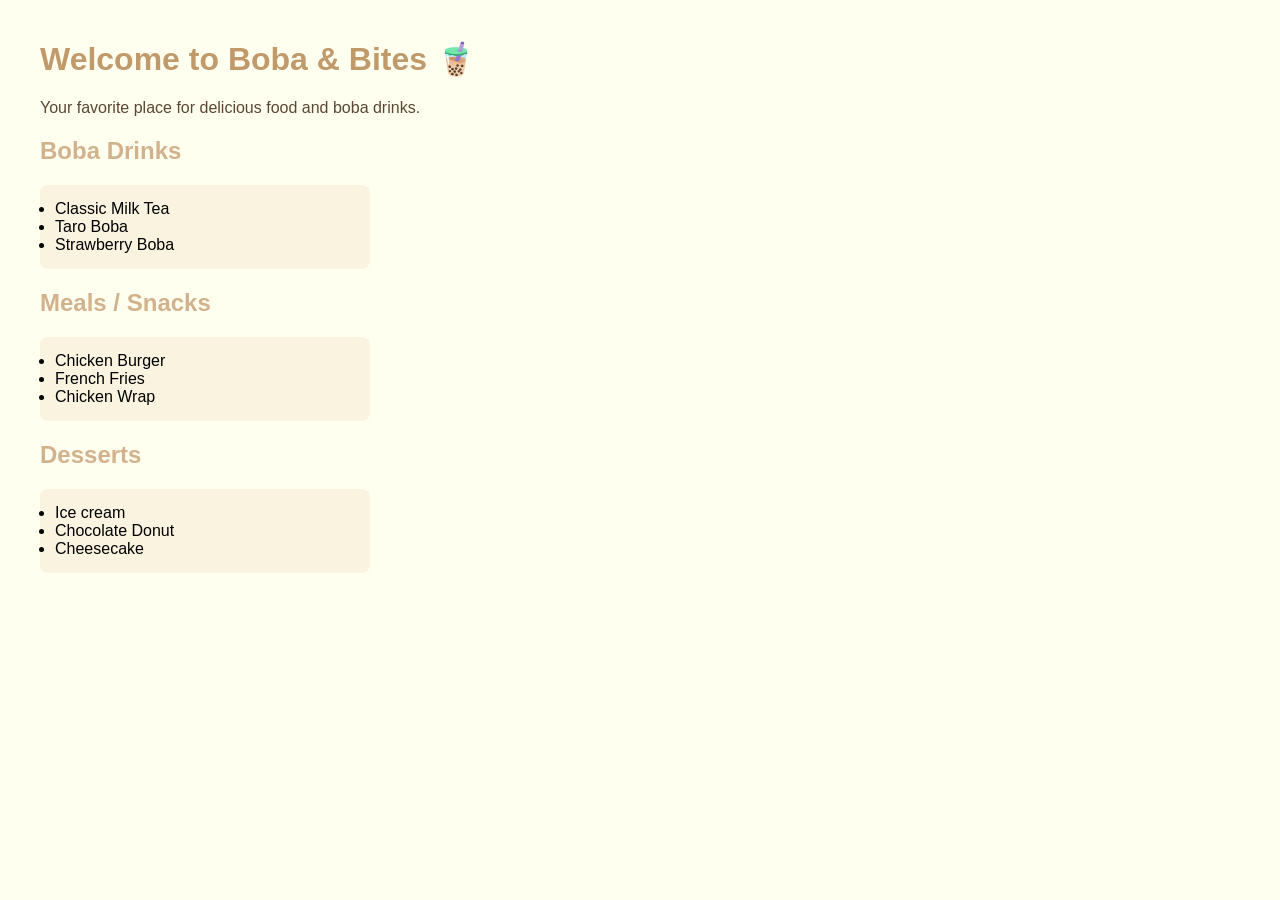
==== index.html @ 67524cab "first version of boba store website" ====
<!DOCTYPE html>
<html>
<head>
    <title>Boba & Bites</title>
    <link rel="stylesheet" href="style.css">
</head>

<body>

<h1>Welcome to Boba & Bites 🧋</h1>
<p>Your favorite place for delicious food and boba drinks.</p>

<h2>Boba Drinks</h2>
<ul>
    <li>Classic Milk Tea</li>
    <li>Taro Boba</li>
    <li>Strawberry Boba</li>
</ul>

<h2>Meals / Snacks</h2>
<ul>
    <li>Chicken Burger</li>
    <li>French Fries</li>
    <li>Chicken Wrap</li>
</ul>

<h2>Desserts</h2>
<ul>
    <li>Ice cream</li>
    <li>Chocolate Donut</li>
    <li>Cheesecake</li>
</ul>

</body>
</html>
---- style.css ----
body{
    background-color: #FFFFF0;
    font-family: Arial, sans-serif;
    margin: 40px;
}
h1{
    color: #C19a6b;
}
h2{
    color: #D2B28C;
}
p{
    color: #5a4633;
}
ul{
    background-color: #faf3e0;
    padding: 15px;
    border-radius: 8px;
    width: 300px;
}
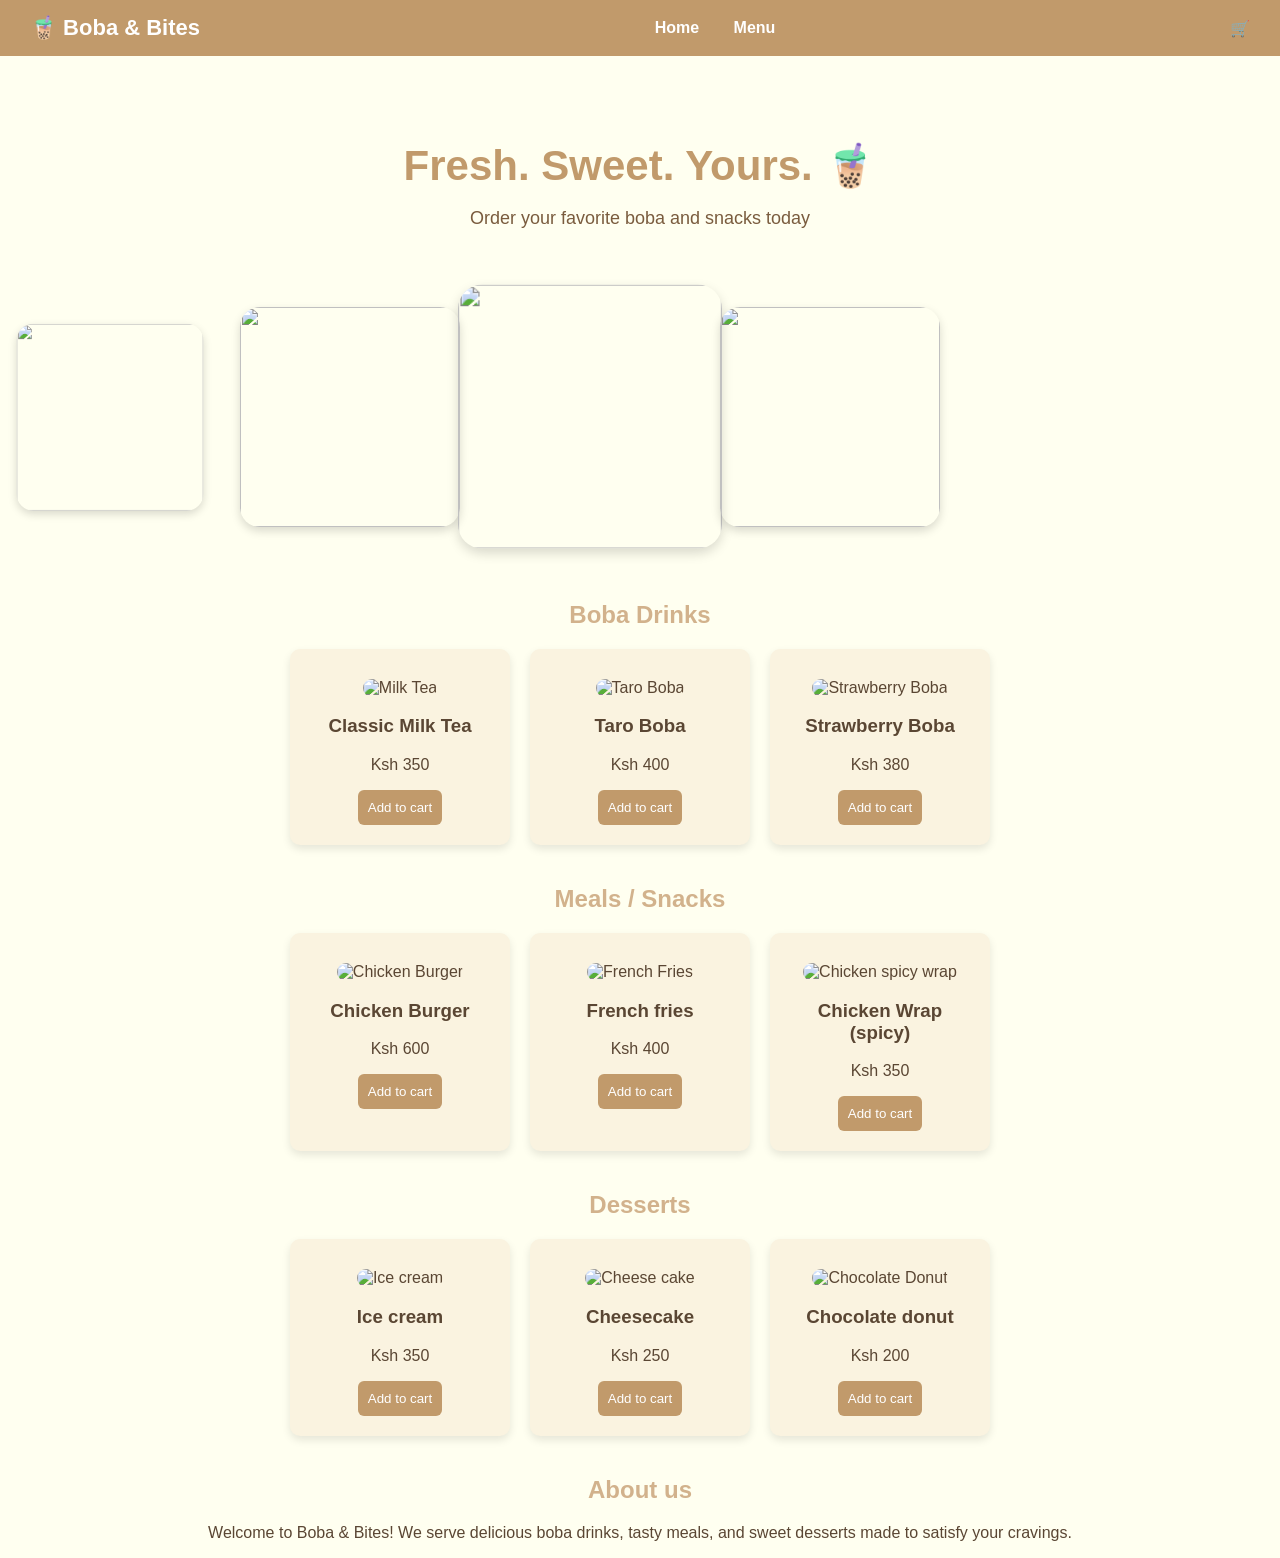
==== commit d1d6eaa6: "updated homepage styling and carousel" ====
--- a/index.html
+++ b/index.html
@@ -7,29 +7,136 @@
 
 <body>
 
-<h1>Welcome to Boba & Bites 🧋</h1>
-<p>Your favorite place for delicious food and boba drinks.</p>
+<nav class="navbar">
+    <div class="logo">🧋 Boba & Bites</div>
 
-<h2>Boba Drinks</h2>
-<ul>
-    <li>Classic Milk Tea</li>
-    <li>Taro Boba</li>
-    <li>Strawberry Boba</li>
-</ul>
+    <div class="nav-links">
+        <a href="index.html">Home</a>
+        <a href="menu.html">Menu</a>
+    </div>
+
+    <div class="nav-icons">
+        <span>🛒</span>
+    </div>
+</nav>
+
+<section class="hero">
+    <h1>Fresh. Sweet. Yours. 🧋</h1>
+    <p>Order your favorite boba and snacks today</p>
+</section>
+
+<section class="carousel">
+
+    <div class="carousel-track">
+
+        <div class="carousel-item">
+            <img src="https://images.unsplash.com/photo-1558857563-b371033873b8">
+        </div>
+
+        <div class="carousel-item">
+            <img src="https://images.unsplash.com/photo-1600891964599-f61ba0e24092">
+        </div>
+
+        <div class="carousel-item">
+            <img src="https://images.unsplash.com/photo-1582719478250-c89cae4dc85b">
+        </div>
+
+        <div class="carousel-item">
+            <img src="https://images.unsplash.com/photo-1540189549336-e6e99c3679fe">
+        </div>
+
+    </div>
+
+</section>
+
+<section id="menu">
+    <h2>Boba Drinks</h2>
+<div class="products">
+    <div class="card">
+        <img src="https://images.unsplash.com/photo-1756132539966-8d65f7a9eed8?w=600&auto=format&fit=crop&q=60&ixlib=rb-4.1.0&ixid=M3wxMjA3fDB8MHxzZWFyY2h8MzB8fGJvYmF8ZW58MHx8MHx8fDA%3D" alt="Milk Tea">
+        <h3>Classic Milk Tea</h3>
+        <p>Ksh 350</p>
+        <button>Add to cart</button>
+    </div>
+
+    <div class="card">
+        <img src="https://images.unsplash.com/photo-1637273484093-3e205aed2c59?w=600&auto=format&fit=crop&q=60&ixlib=rb-4.1.0&ixid=M3wxMjA3fDB8MHxzZWFyY2h8NDB8fGJvYmF8ZW58MHx8MHx8fDA%3D" alt="Taro Boba">
+        <h3>Taro Boba</h3>
+        <p>Ksh 400</p>
+        <button>Add to cart</button>
+    </div>
+
+    <div class="card">
+        <img src="https://images.unsplash.com/photo-1647201201594-dff923210b3a?w=600&auto=format&fit=crop&q=60&ixlib=rb-4.1.0&ixid=M3wxMjA3fDB8MHxzZWFyY2h8OHx8Ym9iYXxlbnwwfHwwfHx8MA%3D%3D" alt="Strawberry Boba">
+        <h3>Strawberry Boba</h3>
+        <p>Ksh 380</p>
+        <button>Add to cart</button>
+    </div>
+
+</div>
 
 <h2>Meals / Snacks</h2>
-<ul>
-    <li>Chicken Burger</li>
-    <li>French Fries</li>
-    <li>Chicken Wrap</li>
-</ul>
+<div class="products">
+    <div class="card">
+        <img src="https://plus.unsplash.com/premium_photo-1695758787947-0aff87c1f93a?w=600&auto=format&fit=crop&q=60&ixlib=rb-4.1.0&ixid=M3wxMjA3fDB8MHxzZWFyY2h8NXx8Y2hpY2tlbiUyMGJ1cmdlcnxlbnwwfHwwfHx8MA%3D%3D" alt="Chicken Burger">
+        <h3>Chicken Burger</h3>
+        <p>Ksh 600</p>
+        <button>Add to cart</button>
+    </div>
+
+    <div class="card">
+        <img src="https://images.unsplash.com/photo-1598679253544-2c97992403ea?w=600&auto=format&fit=crop&q=60&ixlib=rb-4.1.0&ixid=M3wxMjA3fDB8MHxzZWFyY2h8Nnx8ZnJlbmNoJTIwZnJpZXN8ZW58MHx8MHx8fDA%3D" alt="French Fries">
+        <h3>French fries</h3>
+        <p>Ksh 400</p>
+        <button>Add to cart</button>
+    </div>
+
+    <div class="card">
+        <img src="https://images.unsplash.com/photo-1671572579845-52270341950f?w=600&auto=format&fit=crop&q=60&ixlib=rb-4.1.0&ixid=M3wxMjA3fDB8MHxzZWFyY2h8NHx8Y2hpY2tlbiUyMHdyYXB8ZW58MHx8MHx8fDA%3D" alt="Chicken spicy wrap">
+        <h3>Chicken Wrap (spicy)</h3>
+        <p>Ksh 350</p>
+        <button>Add to cart</button>
+    </div>
+
+</div>
 
 <h2>Desserts</h2>
-<ul>
-    <li>Ice cream</li>
-    <li>Chocolate Donut</li>
-    <li>Cheesecake</li>
-</ul>
+<div class="products">
+
+    <div class="card">
+        <img src="https://images.unsplash.com/photo-1501443762994-82bd5dace89a?w=600&auto=format&fit=crop&q=60&ixlib=rb-4.1.0&ixid=M3wxMjA3fDB8MHxzZWFyY2h8MTF8fGljZSUyMGNyZWFtfGVufDB8fDB8fHww" alt="Ice cream">
+        <h3>Ice cream</h3>
+        <p>Ksh 350</p>
+        <button>Add to cart</button>
+    </div>
+
+    <div class="card">
+        <img src="https://plus.unsplash.com/premium_photo-1726718421314-91dcf88ca873?w=600&auto=format&fit=crop&q=60&ixlib=rb-4.1.0&ixid=M3wxMjA3fDB8MHxzZWFyY2h8NXx8Y2hlZXNlJTIwY2FrZXxlbnwwfHwwfHx8MA%3D%3D" alt="Cheese cake">
+        <h3>Cheesecake</h3>
+        <p>Ksh 250</p>
+        <button>Add to cart</button>
+    </div>
+
+    <div class="card">
+        <img src="https://images.unsplash.com/photo-1694612804151-89ceeab9115c?w=600&auto=format&fit=crop&q=60&ixlib=rb-4.1.0&ixid=M3wxMjA3fDB8MHxzZWFyY2h8Nnx8Y2hvY29sYXRlJTIwZG9udXR8ZW58MHx8MHx8fDA%3D" alt="Chocolate Donut">
+        <h3>Chocolate donut</h3>
+        <p>Ksh 200</p>
+        <button>Add to cart</button>
+    </div>
+</div>
+
+</section>
+
+<section id="about" class="about">
+
+    <h2>About us</h2>
+    <p>
+        Welcome to Boba & Bites! We serve delicious boba drinks,
+        tasty meals, and sweet desserts made to satisfy your cravings.
+    </p>
+
+</section>
+
 
 </body>
 </html>
--- a/style.css
+++ b/style.css
@@ -1,7 +1,10 @@
 body{
     background-color: #FFFFF0;
     font-family: Arial, sans-serif;
-    margin: 40px;
+    margin: 0;
+    padding: 0;
+    text-align: center;
+    color: #5a4633;
 }
 h1{
     color: #C19a6b;
@@ -17,4 +20,141 @@
     padding: 15px;
     border-radius: 8px;
     width: 300px;
-}+}
+.products{
+    display: flex;
+    gap: 20px;
+    margin-bottom: 40px;
+    justify-content: center;
+    flex-wrap: wrap;
+    
+}
+
+.card{
+    background-color: #FAF3E0;
+    padding: 20px;
+    border-radius: 10px;
+    width: 180px;
+    text-align: center;
+    cursor: pointer;
+    box-shadow: 0 4px 8px rgba(0,0,0,0.1);
+    transition: 0.3s;
+
+}
+
+button{
+    background-color: #c19a6b;
+    color: white;
+    padding: 10px;
+    border-radius: 6px;
+    cursor: pointer;
+    border: none;
+}
+
+.card img{
+    width: 100%;
+    height: 150px;
+    object-fit: cover;
+    border-radius: 10px;
+    margin-top: 10px;
+    
+}
+.card:hover{
+    transform: scale(1.05);
+    transition: 0.3s;
+}
+
+.navbar{
+    display: flex;
+    justify-content: space-between;
+    align-items: center;
+    background-color: #c19a6b;
+    padding: 15px 30px;
+    color: white;
+    position: sticky;
+    top: 0;
+    z-index: 1000;
+}
+
+.logo{
+    font-size: 22px;
+    font-weight: bold;
+
+}
+
+.nav-links a{
+    text-decoration: none;
+    color: white;
+    margin: 0 15px;
+    font-weight: bold;
+}
+
+.hero{
+    text-align: center;
+    padding: 50px 20px 30px;
+}
+
+.hero h1{
+    font-size: 42px;
+    color: #C19a6b;
+    margin-bottom: 10px;
+
+}
+
+.hero p{
+    font-size: 18px;
+    color: #7a5c3e;
+
+}
+
+.carousel{
+    overflow: hidden;
+    width: 100%;
+    padding: 30px 0 50px;
+
+}
+
+.carousel-item{
+    flex: 0 0 220px;
+    transition: transform 0.3s ease;
+}
+
+.carousel-item img{
+    width: 100%;
+    height: 220px;
+    object-fit: cover;
+    border-radius: 20px;
+    box-shadow: 0 4px 10px rgba(0,0,0,0.15);
+}
+
+.carousel-item:nth-child(1),
+.carousel-item:nth-child(5) {
+    transform: scale(0.85);
+}
+
+.carousel-item:nth-child(2),
+.carousel-item:nth-child(4) {
+    transform: scale(1);
+}
+
+.carousel-item:nth-child(3) {
+    transform: scale(1.2);
+}
+
+.carousel-track{
+    display: flex;
+    align-items: center;
+    gap: 20px;
+    width: max-content;
+    animation: scrollLeft 15s linear infinite;
+}
+
+@keyframes scrollLeft{
+    0%{
+        transform: translateX(0);
+    }
+    100%{
+        transform: translateX(-50%);
+    }
+}
+
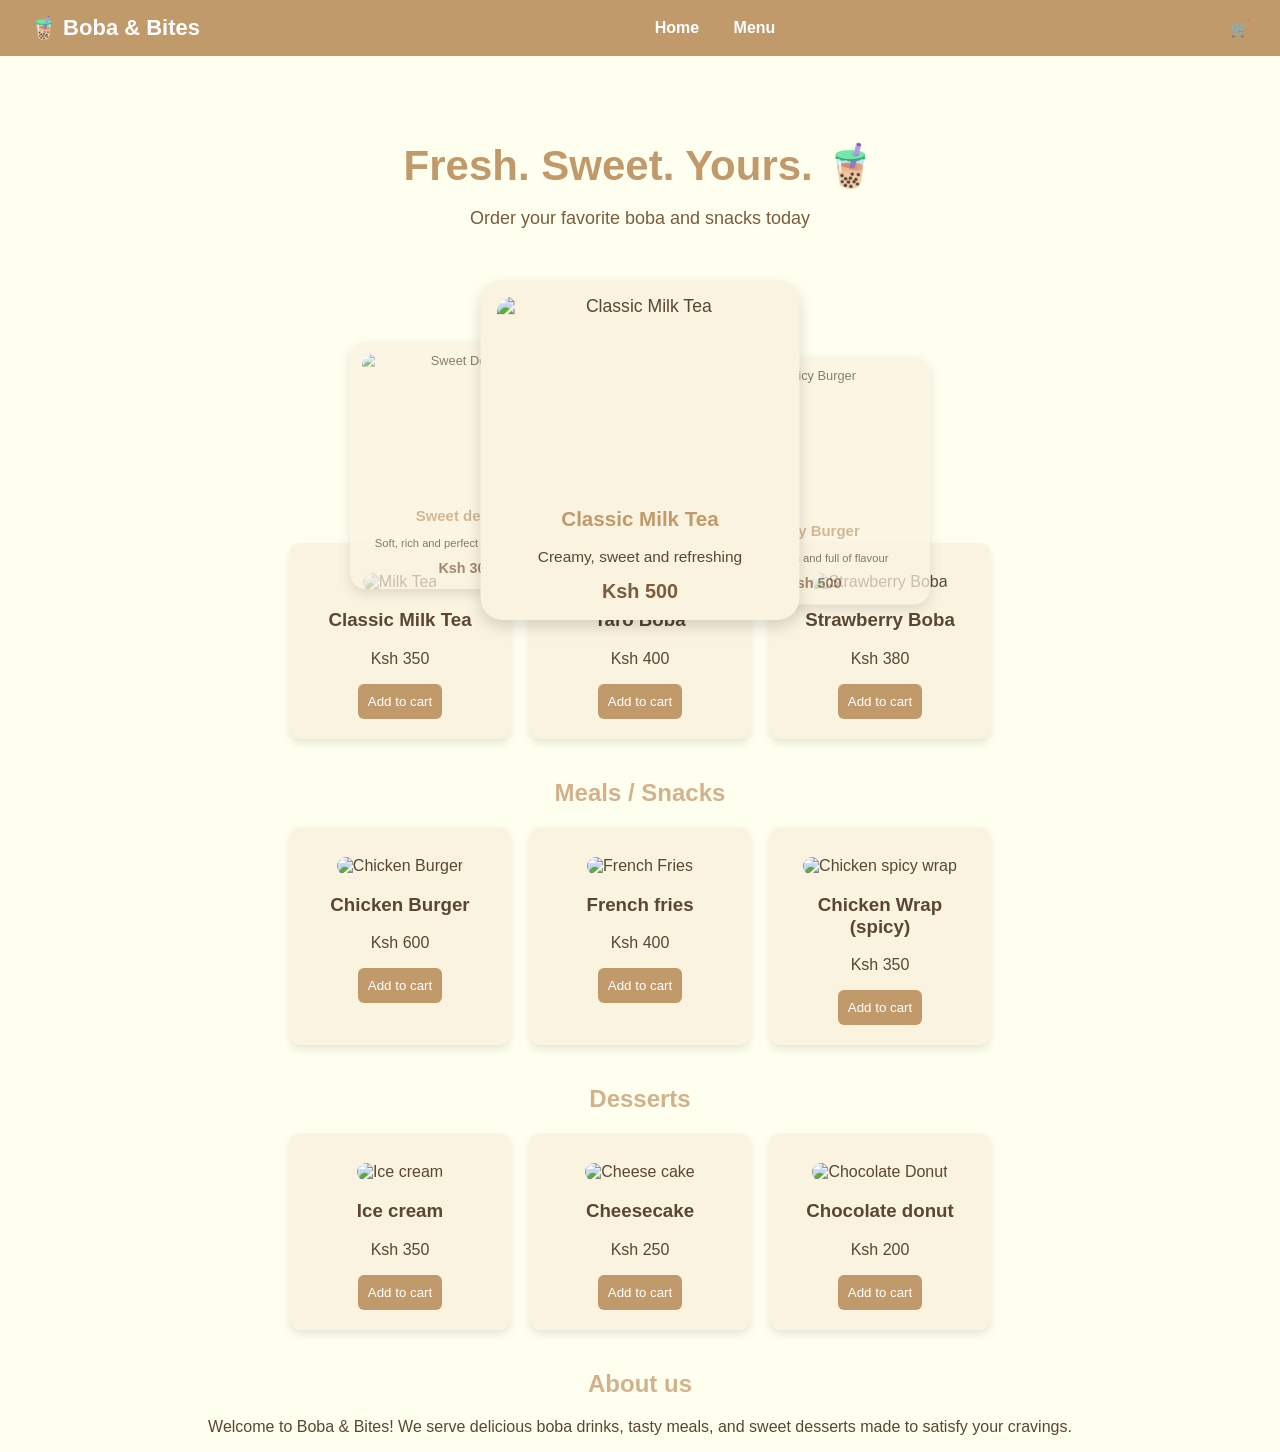
==== commit f4420964: "Added circular motion to the hero section" ====
--- a/index.html
+++ b/index.html
@@ -3,6 +3,7 @@
 <head>
     <title>Boba & Bites</title>
     <link rel="stylesheet" href="style.css">
+    <link rel=""
 </head>
 
 <body>
@@ -25,30 +26,44 @@
     <p>Order your favorite boba and snacks today</p>
 </section>
 
-<section class="carousel">
+<!-- CAROUSEL SECTION -->
+<section class="carousel-section">
+    <h2>Featured Favorites</h2>
+    <!-- This is the moving container -->
+    <div class="circle carousel">
 
-    <div class="carousel-track">
-
-        <div class="carousel-item">
-            <img src="https://images.unsplash.com/photo-1558857563-b371033873b8">
+        <div class="circle-card">
+            <img src="https://images.unsplash.com/photo-1558857563-b371033873b8" alt="Classic Milk Tea">
+            <div class="circle-info">
+                <h3>Classic Milk Tea</h3>
+                <p>Creamy, sweet and refreshing</p>
+                <span class="price">Ksh 500</span>
+            </div>
         </div>
 
-        <div class="carousel-item">
-            <img src="https://images.unsplash.com/photo-1600891964599-f61ba0e24092">
+        <div class="circle-card">
+            <img src="https://images.unsplash.com/photo-1600891964599-f61ba0e24092" alt="Juicy Burger">
+            <div class="circle-info">
+                <h3>Juicy Burger</h3>
+                <p>Grilled fresh and full of flavour</p>
+                <span class="price">Ksh 500</span>
+            </div>
         </div>
 
-        <div class="carousel-item">
-            <img src="https://images.unsplash.com/photo-1582719478250-c89cae4dc85b">
-        </div>
+        <div class="circle-card">
+            <img src="https://images.unsplash.com/photo-1582719478250-c89cae4dc85b" alt="Sweet Dessert">
 
-        <div class="carousel-item">
-            <img src="https://images.unsplash.com/photo-1540189549336-e6e99c3679fe">
+            <div class="circle-info">
+                <h3>Sweet dessert</h3>
+                <p>Soft, rich and perfect after a meal 😛</p>
+                <span class="price">Ksh 300</span>
+            </div>
         </div>
 
     </div>
-
 </section>
 
+<!--Menu page-->
 <section id="menu">
     <h2>Boba Drinks</h2>
 <div class="products">
@@ -137,6 +152,6 @@
 
 </section>
 
-
+<script src="script.js"></script>
 </body>
 </html>
--- a/style.css
+++ b/style.css
@@ -1,3 +1,4 @@
+/* ===== GENERAL ===== */
 body{
     background-color: #FFFFF0;
     font-family: Arial, sans-serif;
@@ -18,9 +19,12 @@
 ul{
     background-color: #faf3e0;
     padding: 15px;
+
     border-radius: 8px;
     width: 300px;
 }
+
+/* ===== PRODUCTS ===== */
 .products{
     display: flex;
     gap: 20px;
@@ -64,6 +68,7 @@
     transition: 0.3s;
 }
 
+/* ===== NAVBAR ===== */
 .navbar{
     display: flex;
     justify-content: space-between;
@@ -89,6 +94,7 @@
     font-weight: bold;
 }
 
+/* ===== HERO ===== */
 .hero{
     text-align: center;
     padding: 50px 20px 30px;
@@ -107,54 +113,92 @@
 
 }
 
-.carousel{
+
+/* ===== CAROUSEL ===== */
+
+/* Outer carousel box */
+.carousel-section{
+   padding: 60px 20px;
+   text-align: center;
+}
+
+/* The moving row that holds all carousel items */
+.carousel-section h2{
+    margin-bottom: 30px;
+    color: #c19a6b;
+}
+
+.circle-carousel{
+    position: relative;
+    width: 100%;
+    max-width: 900px;
+    height: 450px;
+    margin: 0 auto;
     overflow: hidden;
+}
+
+.circle-card{
+   position: absolute;
+   top: 50%;
+   left: 50%;
+   width: 260px;
+   background-color: #FAF3E0;
+   border-radius: 20px;
+   padding: 15px;
+   box-shadow: 0 6px 14px rgba(0,0,0,0.15);
+   transform: translate(-50%, -50%);
+   transition: all 0.8s ease;
+
+   display: flex;
+   flex-direction: column;
+   align-items: center;
+}
+
+.circle-card img{
     width: 100%;
-    padding: 30px 0 50px;
-
-}
-
-.carousel-item{
-    flex: 0 0 220px;
-    transition: transform 0.3s ease;
-}
-
-.carousel-item img{
-    width: 100%;
-    height: 220px;
+    height: 180px;
     object-fit: cover;
-    border-radius: 20px;
-    box-shadow: 0 4px 10px rgba(0,0,0,0.15);
-}
-
-.carousel-item:nth-child(1),
-.carousel-item:nth-child(5) {
-    transform: scale(0.85);
-}
-
-.carousel-item:nth-child(2),
-.carousel-item:nth-child(4) {
-    transform: scale(1);
-}
-
-.carousel-item:nth-child(3) {
-    transform: scale(1.2);
-}
-
-.carousel-track{
-    display: flex;
-    align-items: center;
-    gap: 20px;
-    width: max-content;
-    animation: scrollLeft 15s linear infinite;
-}
-
-@keyframes scrollLeft{
-    0%{
-        transform: translateX(0);
-    }
-    100%{
-        transform: translateX(-50%);
-    }
-}
-
+    border-radius: 15px;
+}
+
+.circle-info{
+    margin-top: 12px;
+    text-align: center;
+}
+
+.circle-info h3{
+    margin: 0 0 8px;
+    color: #C19A6B;
+
+}
+
+.circle-info p{
+    margin: 0 0 10 px;
+    font-size: 14px;
+    color: #5a4633;
+}
+
+.price{
+    font-weight: bold;
+    font-size: 18px;
+    color: #7A5C3E;
+}
+
+.front{
+    transform: translate(-50%, -50%) scale(1.1);
+    z-index: 3;
+    opacity: 1;
+}
+
+.left{
+    transform: translate(-110%, -45%) scale(0.8);
+    z-index: 1;
+    opacity: 0.7;
+}
+
+.right{
+    transform: translate(10%, -40%) scale(0.8);
+    z-index: 1;
+    opacity: 0.7;
+}
+
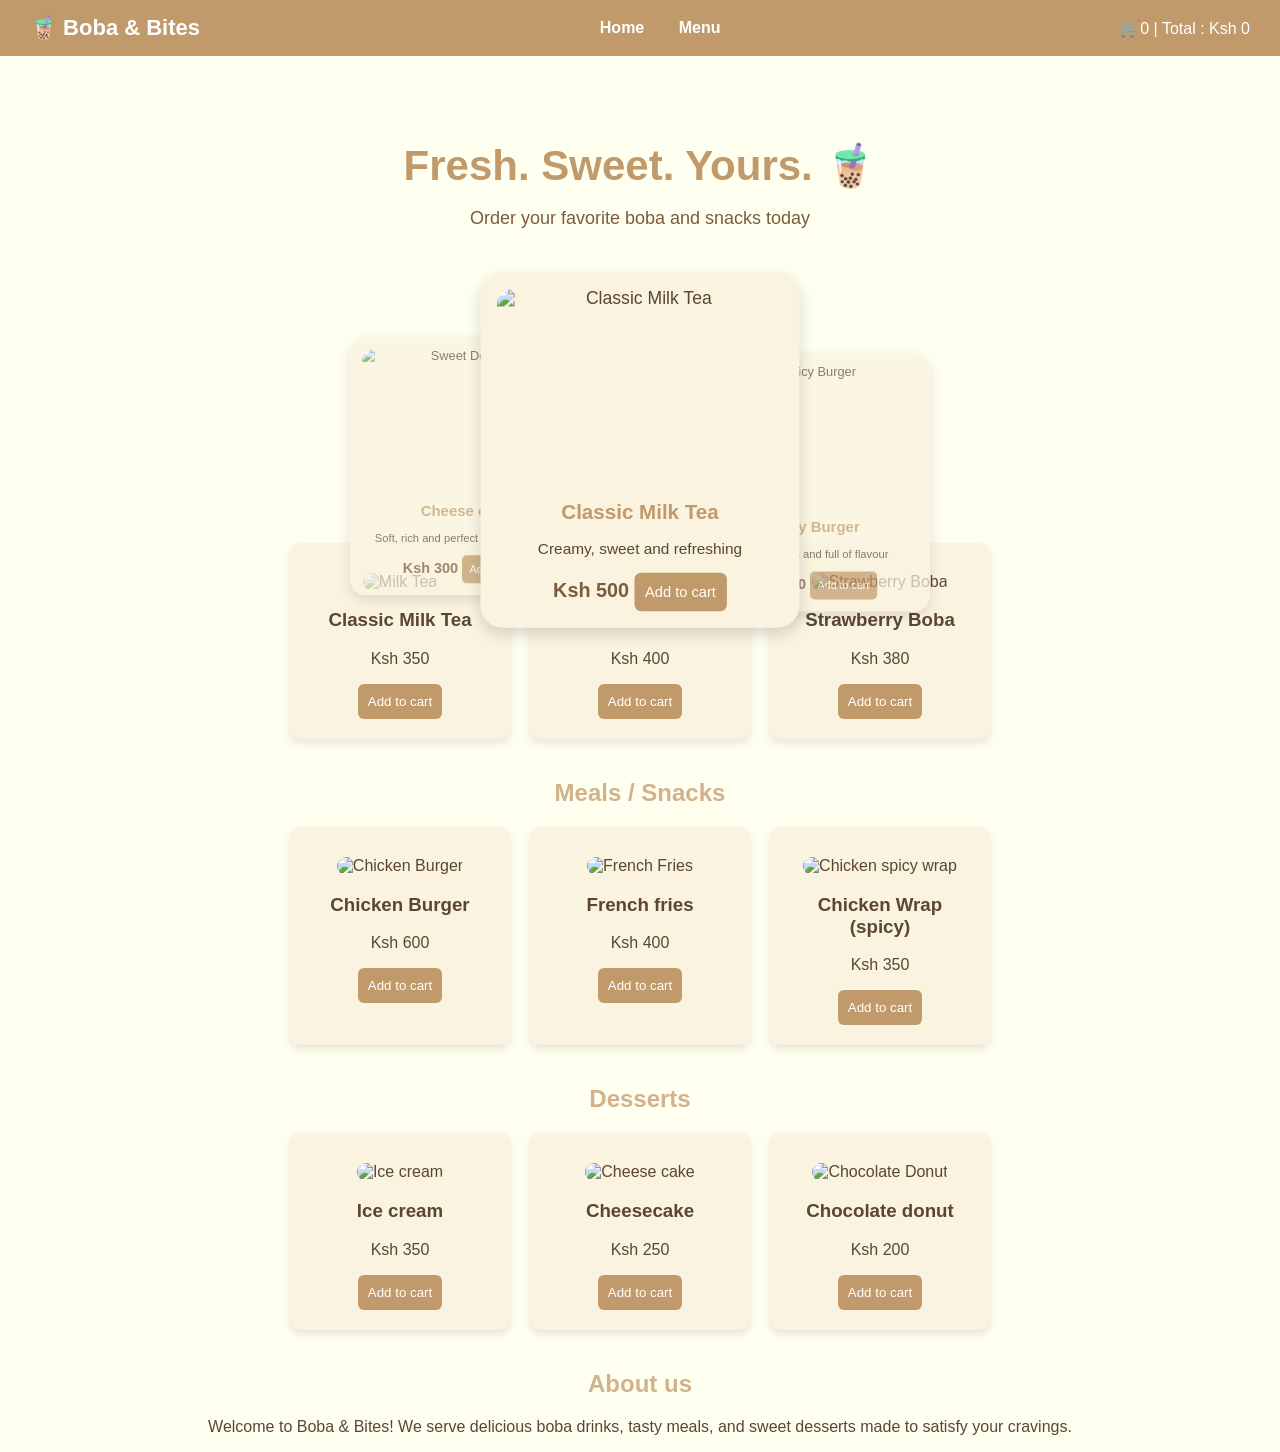
==== commit 7c76dd9e: "updated math function" ====
--- a/index.html
+++ b/index.html
@@ -3,7 +3,6 @@
 <head>
     <title>Boba & Bites</title>
     <link rel="stylesheet" href="style.css">
-    <link rel=""
 </head>
 
 <body>
@@ -17,7 +16,8 @@
     </div>
 
     <div class="nav-icons">
-        <span>🛒</span>
+        <span>🛒<span id="cart-count">0</span></span>
+        <span>| Total : Ksh <span id = "cart-total">0</span></span>
     </div>
 </nav>
 
@@ -38,25 +38,28 @@
                 <h3>Classic Milk Tea</h3>
                 <p>Creamy, sweet and refreshing</p>
                 <span class="price">Ksh 500</span>
+                <button class="add-to-cart" onclick="add-to-cart('classic Milk tea', 500)">Add to cart</button>
             </div>
         </div>
 
         <div class="circle-card">
-            <img src="https://images.unsplash.com/photo-1600891964599-f61ba0e24092" alt="Juicy Burger">
+            <img src="https://images.unsplash.com/photo-1568901346375-23c9450c58cd?w=1000&auto=format&fit=crop&q=60&ixlib=rb-4.1.0&ixid=M3wxMjA3fDB8MHxzZWFyY2h8Mnx8YnVyZ2VyfGVufDB8fDB8fHww" alt="Juicy Burger">
             <div class="circle-info">
                 <h3>Juicy Burger</h3>
                 <p>Grilled fresh and full of flavour</p>
                 <span class="price">Ksh 500</span>
+                <button class="add-to-cart" onclick="add-to-cart('Juicy burger', 500)">Add to cart</button>
             </div>
         </div>
 
         <div class="circle-card">
-            <img src="https://images.unsplash.com/photo-1582719478250-c89cae4dc85b" alt="Sweet Dessert">
+            <img src="https://images.unsplash.com/photo-1547414368-ac947d00b91d?w=1000&auto=format&fit=crop&q=60&ixlib=rb-4.1.0&ixid=M3wxMjA3fDB8MHxzZWFyY2h8MTJ8fGNoZWVzZSUyMGNha2V8ZW58MHx8MHx8fDA%3D" alt="Sweet Dessert">
 
             <div class="circle-info">
-                <h3>Sweet dessert</h3>
+                <h3>Cheese cake</h3>
                 <p>Soft, rich and perfect after a meal 😛</p>
                 <span class="price">Ksh 300</span>
+                <button class="add-to-cart" onclick="add-to-cart('Cheese cake', 300)">Add to cart</button>
             </div>
         </div>
 
@@ -71,21 +74,21 @@
         <img src="https://images.unsplash.com/photo-1756132539966-8d65f7a9eed8?w=600&auto=format&fit=crop&q=60&ixlib=rb-4.1.0&ixid=M3wxMjA3fDB8MHxzZWFyY2h8MzB8fGJvYmF8ZW58MHx8MHx8fDA%3D" alt="Milk Tea">
         <h3>Classic Milk Tea</h3>
         <p>Ksh 350</p>
-        <button>Add to cart</button>
+        <button onclick="addToCart('Classic milk tea', 350)">Add to cart</button>
     </div>
 
     <div class="card">
         <img src="https://images.unsplash.com/photo-1637273484093-3e205aed2c59?w=600&auto=format&fit=crop&q=60&ixlib=rb-4.1.0&ixid=M3wxMjA3fDB8MHxzZWFyY2h8NDB8fGJvYmF8ZW58MHx8MHx8fDA%3D" alt="Taro Boba">
         <h3>Taro Boba</h3>
         <p>Ksh 400</p>
-        <button>Add to cart</button>
+        <button onclick="addToCart('Taro Boba', 400)">Add to cart</button>
     </div>
 
     <div class="card">
         <img src="https://images.unsplash.com/photo-1647201201594-dff923210b3a?w=600&auto=format&fit=crop&q=60&ixlib=rb-4.1.0&ixid=M3wxMjA3fDB8MHxzZWFyY2h8OHx8Ym9iYXxlbnwwfHwwfHx8MA%3D%3D" alt="Strawberry Boba">
         <h3>Strawberry Boba</h3>
         <p>Ksh 380</p>
-        <button>Add to cart</button>
+        <button class="add-to-cart" onclick="addToCart('Strawberry Boba', 380)">Add to cart</button>
     </div>
 
 </div>
@@ -96,21 +99,21 @@
         <img src="https://plus.unsplash.com/premium_photo-1695758787947-0aff87c1f93a?w=600&auto=format&fit=crop&q=60&ixlib=rb-4.1.0&ixid=M3wxMjA3fDB8MHxzZWFyY2h8NXx8Y2hpY2tlbiUyMGJ1cmdlcnxlbnwwfHwwfHx8MA%3D%3D" alt="Chicken Burger">
         <h3>Chicken Burger</h3>
         <p>Ksh 600</p>
-        <button>Add to cart</button>
+        <button class="add-to-cart" onclick="addToCart('Chicken Burger', 600)">Add to cart</button>
     </div>
 
     <div class="card">
         <img src="https://images.unsplash.com/photo-1598679253544-2c97992403ea?w=600&auto=format&fit=crop&q=60&ixlib=rb-4.1.0&ixid=M3wxMjA3fDB8MHxzZWFyY2h8Nnx8ZnJlbmNoJTIwZnJpZXN8ZW58MHx8MHx8fDA%3D" alt="French Fries">
         <h3>French fries</h3>
         <p>Ksh 400</p>
-        <button>Add to cart</button>
+        <button class="add-to-cart" onclick="addToCart('French Fries', 400)">Add to cart</button>
     </div>
 
     <div class="card">
         <img src="https://images.unsplash.com/photo-1671572579845-52270341950f?w=600&auto=format&fit=crop&q=60&ixlib=rb-4.1.0&ixid=M3wxMjA3fDB8MHxzZWFyY2h8NHx8Y2hpY2tlbiUyMHdyYXB8ZW58MHx8MHx8fDA%3D" alt="Chicken spicy wrap">
         <h3>Chicken Wrap (spicy)</h3>
         <p>Ksh 350</p>
-        <button>Add to cart</button>
+        <button class="add-to-cart" onclick="addToCart('Chicken Wrap', 350)">Add to cart</button>
     </div>
 
 </div>
@@ -122,21 +125,21 @@
         <img src="https://images.unsplash.com/photo-1501443762994-82bd5dace89a?w=600&auto=format&fit=crop&q=60&ixlib=rb-4.1.0&ixid=M3wxMjA3fDB8MHxzZWFyY2h8MTF8fGljZSUyMGNyZWFtfGVufDB8fDB8fHww" alt="Ice cream">
         <h3>Ice cream</h3>
         <p>Ksh 350</p>
-        <button>Add to cart</button>
+        <button class="add-to-cart" onclick="addToCart('Ice cream', 350)">Add to cart</button>
     </div>
 
     <div class="card">
         <img src="https://plus.unsplash.com/premium_photo-1726718421314-91dcf88ca873?w=600&auto=format&fit=crop&q=60&ixlib=rb-4.1.0&ixid=M3wxMjA3fDB8MHxzZWFyY2h8NXx8Y2hlZXNlJTIwY2FrZXxlbnwwfHwwfHx8MA%3D%3D" alt="Cheese cake">
         <h3>Cheesecake</h3>
         <p>Ksh 250</p>
-        <button>Add to cart</button>
+        <button class="add-to-cart" onclick="addToCart('Cheese cake', 250)">Add to cart</button>
     </div>
 
     <div class="card">
         <img src="https://images.unsplash.com/photo-1694612804151-89ceeab9115c?w=600&auto=format&fit=crop&q=60&ixlib=rb-4.1.0&ixid=M3wxMjA3fDB8MHxzZWFyY2h8Nnx8Y2hvY29sYXRlJTIwZG9udXR8ZW58MHx8MHx8fDA%3D" alt="Chocolate Donut">
         <h3>Chocolate donut</h3>
         <p>Ksh 200</p>
-        <button>Add to cart</button>
+        <button class="add-to-cart" onclick="addToCart('Chocolate Donut', 200)">Add to cart</button>
     </div>
 </div>
 
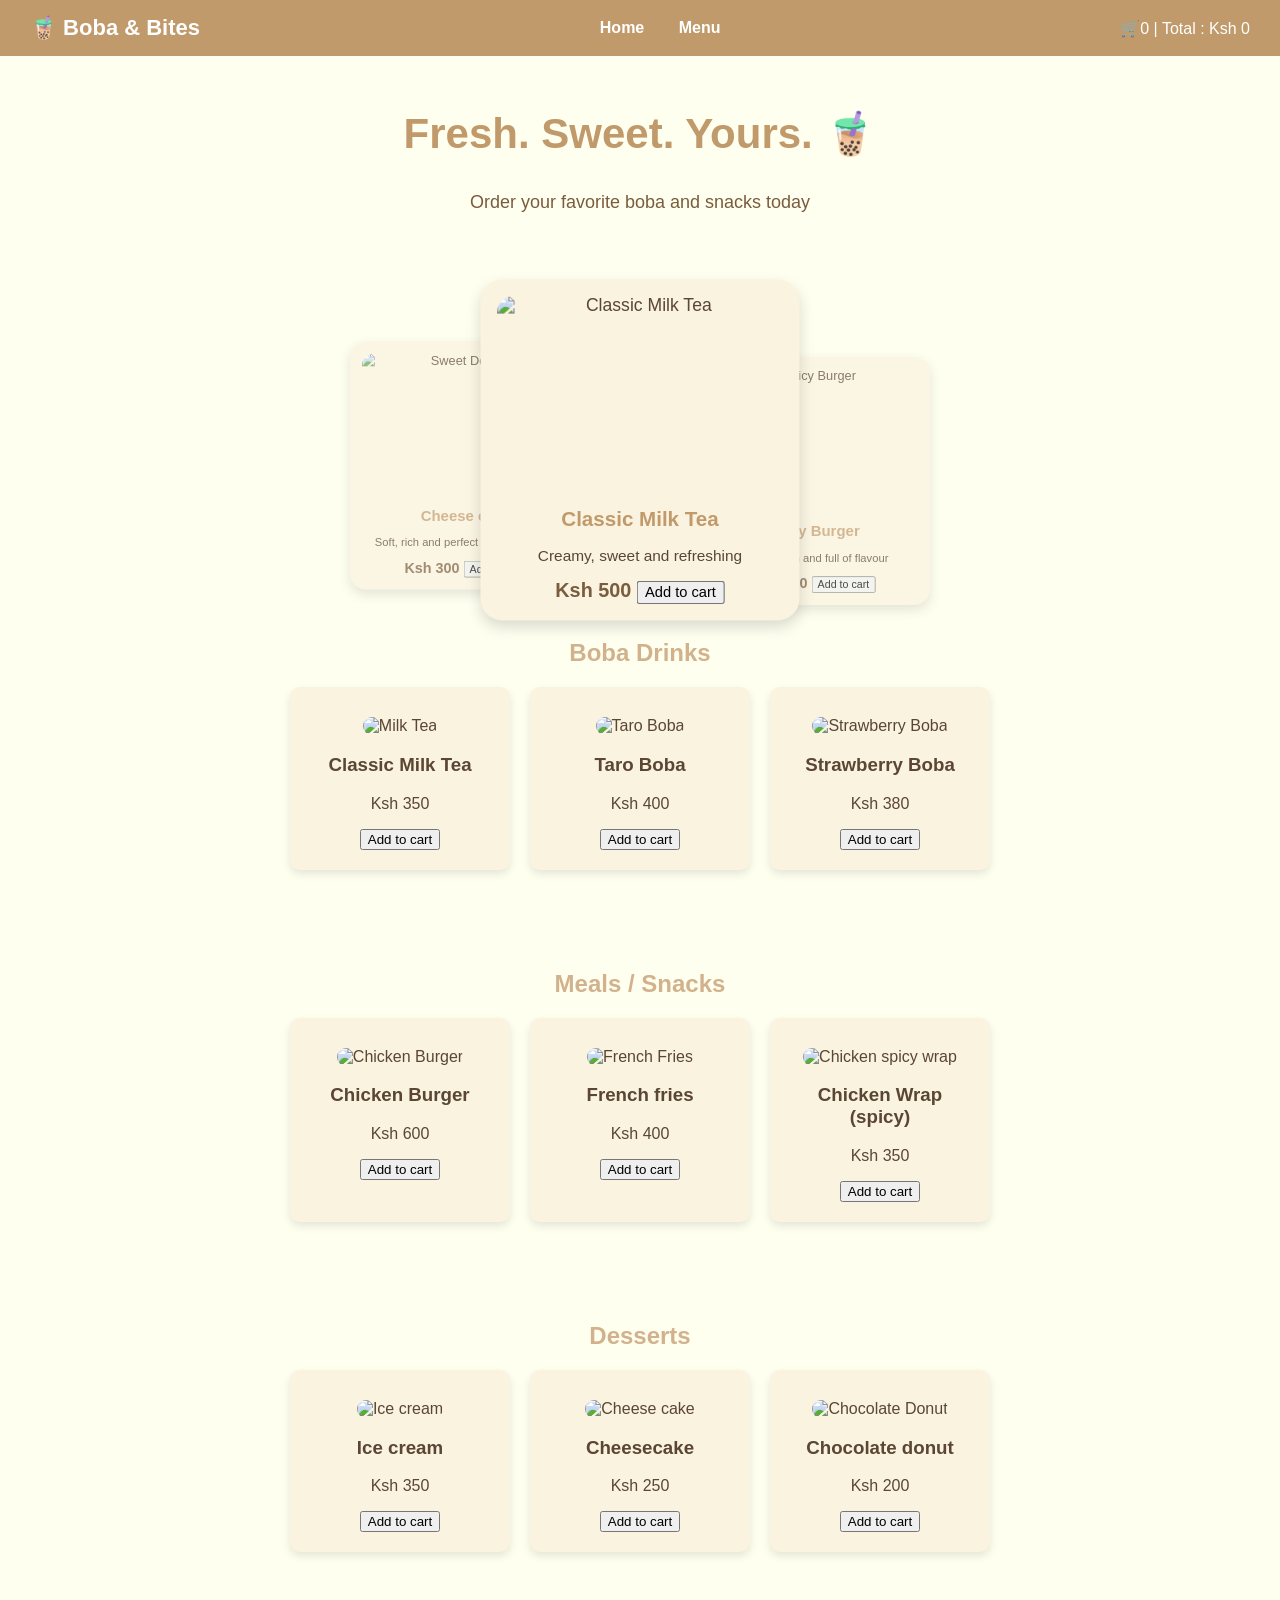
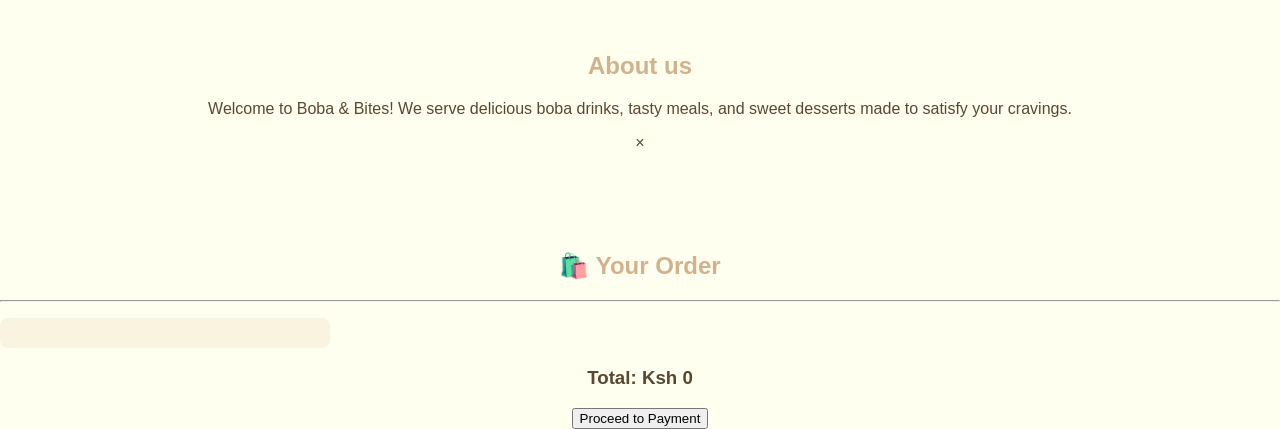
==== commit 9c119a26: "added the total to function half way to remove and pop up checkout" ====
--- a/index.html
+++ b/index.html
@@ -38,7 +38,7 @@
                 <h3>Classic Milk Tea</h3>
                 <p>Creamy, sweet and refreshing</p>
                 <span class="price">Ksh 500</span>
-                <button class="add-to-cart" onclick="add-to-cart('classic Milk tea', 500)">Add to cart</button>
+                <button class="add-to-cart" onclick="addToCart('classic Milk tea', 500)">Add to cart</button>
             </div>
         </div>
 
@@ -48,7 +48,7 @@
                 <h3>Juicy Burger</h3>
                 <p>Grilled fresh and full of flavour</p>
                 <span class="price">Ksh 500</span>
-                <button class="add-to-cart" onclick="add-to-cart('Juicy burger', 500)">Add to cart</button>
+                <button class="add-to-cart" onclick="addToCart('Juicy burger', 500)">Add to cart</button>
             </div>
         </div>
 
@@ -59,7 +59,7 @@
                 <h3>Cheese cake</h3>
                 <p>Soft, rich and perfect after a meal 😛</p>
                 <span class="price">Ksh 300</span>
-                <button class="add-to-cart" onclick="add-to-cart('Cheese cake', 300)">Add to cart</button>
+                <button class="add-to-cart" onclick="addToCart('Cheese cake', 300)">Add to cart</button>
             </div>
         </div>
 
@@ -155,6 +155,20 @@
 
 </section>
 
+<div id="cart-modal" class="modal">
+        <div class="modal-content">
+            <span class="close-btn" onclick="toggleCart()">&times;</span>
+            <h2>🛍️ Your Order</h2>
+            <hr>
+            <ul id="cart-items" class="cart-list"></ul> 
+            
+            <div class="modal-footer">
+                <h3>Total: Ksh <span id="cart-total-popup">0</span></h3>
+                <button class="checkout-btn">Proceed to Payment</button>
+            </div>
+        </div>
+    </div>
+
 <script src="script.js"></script>
 </body>
 </html>
--- a/style.css
+++ b/style.css
@@ -12,6 +12,8 @@
 }
 h2{
     color: #D2B28C;
+    margin-top: 100px;
+    
 }
 p{
     color: #5a4633;
@@ -46,7 +48,7 @@
 
 }
 
-button{
+button .addToCart{
     background-color: #c19a6b;
     color: white;
     padding: 10px;
@@ -103,13 +105,14 @@
 .hero h1{
     font-size: 42px;
     color: #C19a6b;
-    margin-bottom: 10px;
+    margin-top: 2.5px;
 
 }
 
 .hero p{
     font-size: 18px;
     color: #7a5c3e;
+    margin-top: 5px;
 
 }
 
@@ -120,6 +123,7 @@
 .carousel-section{
    padding: 60px 20px;
    text-align: center;
+  
 }
 
 /* The moving row that holds all carousel items */
@@ -135,6 +139,7 @@
     height: 450px;
     margin: 0 auto;
     overflow: hidden;
+    
 }
 
 .circle-card{
